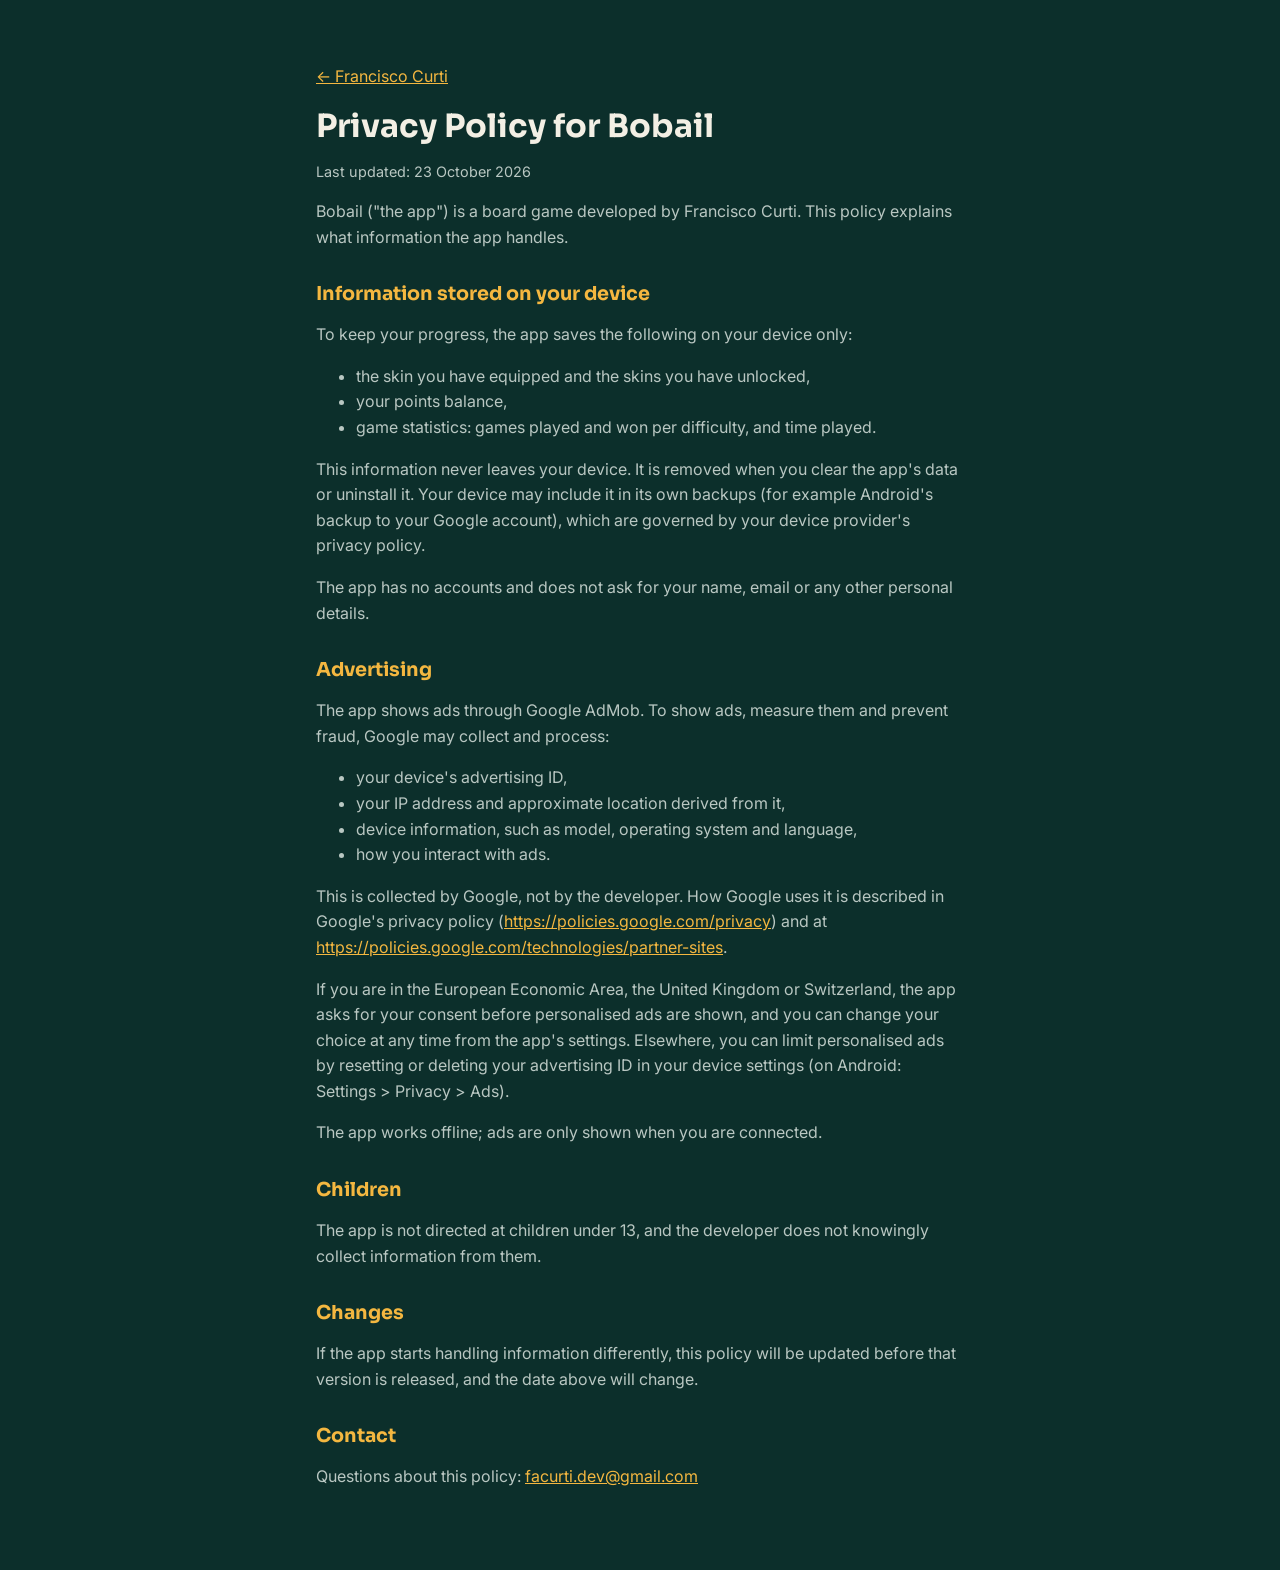
==== privacy.html @ 0504c93c "Developer site with the Bobail privacy policy and app-ads.txt" ====
<!doctype html>
<html lang="en">
<head>
  <meta charset="utf-8">
  <meta name="viewport" content="width=device-width, initial-scale=1">
  <title>Bobail · Privacy Policy</title>
  <link rel="preconnect" href="https://fonts.googleapis.com">
  <link href="https://fonts.googleapis.com/css2?family=Inter:wght@400;600&family=Sora:wght@600&display=swap" rel="stylesheet">
  <link rel="stylesheet" href="style.css">
  <link rel="icon" href="bobail-icon.png">
</head>
<body>
  <main>
    <p><a href="./">← Francisco Curti</a></p>
    <h1>Privacy Policy for Bobail</h1>
    <p class="muted">Last updated: 23 October 2026</p>
    <p>Bobail (&quot;the app&quot;) is a board game developed by Francisco Curti. This policy explains what information the app handles.</p>
    <h2>Information stored on your device</h2>
    <p>To keep your progress, the app saves the following on your device only:</p>
    <ul>
    <li>the skin you have equipped and the skins you have unlocked,</li>
    <li>your points balance,</li>
    <li>game statistics: games played and won per difficulty, and time played.</li>
    </ul>
    <p>This information never leaves your device. It is removed when you clear the app&#x27;s data or uninstall it. Your device may include it in its own backups (for example Android&#x27;s backup to your Google account), which are governed by your device provider&#x27;s privacy policy.</p>
    <p>The app has no accounts and does not ask for your name, email or any other personal details.</p>
    <h2>Advertising</h2>
    <p>The app shows ads through Google AdMob. To show ads, measure them and prevent fraud, Google may collect and process:</p>
    <ul>
    <li>your device&#x27;s advertising ID,</li>
    <li>your IP address and approximate location derived from it,</li>
    <li>device information, such as model, operating system and language,</li>
    <li>how you interact with ads.</li>
    </ul>
    <p>This is collected by Google, not by the developer. How Google uses it is described in Google&#x27;s privacy policy (<a href="https://policies.google.com/privacy">https://policies.google.com/privacy</a>) and at <a href="https://policies.google.com/technologies/partner-sites">https://policies.google.com/technologies/partner-sites</a>.</p>
    <p>If you are in the European Economic Area, the United Kingdom or Switzerland, the app asks for your consent before personalised ads are shown, and you can change your choice at any time from the app&#x27;s settings. Elsewhere, you can limit personalised ads by resetting or deleting your advertising ID in your device settings (on Android: Settings &gt; Privacy &gt; Ads).</p>
    <p>The app works offline; ads are only shown when you are connected.</p>
    <h2>Children</h2>
    <p>The app is not directed at children under 13, and the developer does not knowingly collect information from them.</p>
    <h2>Changes</h2>
    <p>If the app starts handling information differently, this policy will be updated before that version is released, and the date above will change.</p>
    <h2>Contact</h2>
    <p>Questions about this policy: <a href="mailto:facurti.dev@gmail.com">facurti.dev@gmail.com</a></p>
  </main>
</body>
</html>
---- style.css ----
:root {
  --bg: #0c2f2b;
  --surface: #133f3a;
  --text: #f3efe4;
  --muted: #b9c7c2;
  --accent: #f4b740;
}
* { box-sizing: border-box; }
body {
  margin: 0;
  background: var(--bg);
  color: var(--text);
  font: 16px/1.6 Inter, system-ui, sans-serif;
}
main { max-width: 680px; margin: 0 auto; padding: 48px 16px 64px; }
h1, h2 { font-family: Sora, Inter, sans-serif; line-height: 1.25; }
h1 { font-size: 2rem; margin: 0 0 8px; }
h2 { font-size: 1.2rem; margin: 32px 0 8px; color: var(--accent); }
p, li { color: var(--muted); }
a { color: var(--accent); }
.muted { font-size: 0.9rem; }
.app {
  display: flex; gap: 16px; align-items: center;
  background: var(--surface); border-radius: 16px; padding: 16px;
  margin-top: 32px;
}
.app img { width: 72px; height: 72px; border-radius: 16px; }
.app h2 { margin: 0; }
.app p { margin: 4px 0 0; }
footer { margin-top: 48px; font-size: 0.9rem; color: var(--muted); }
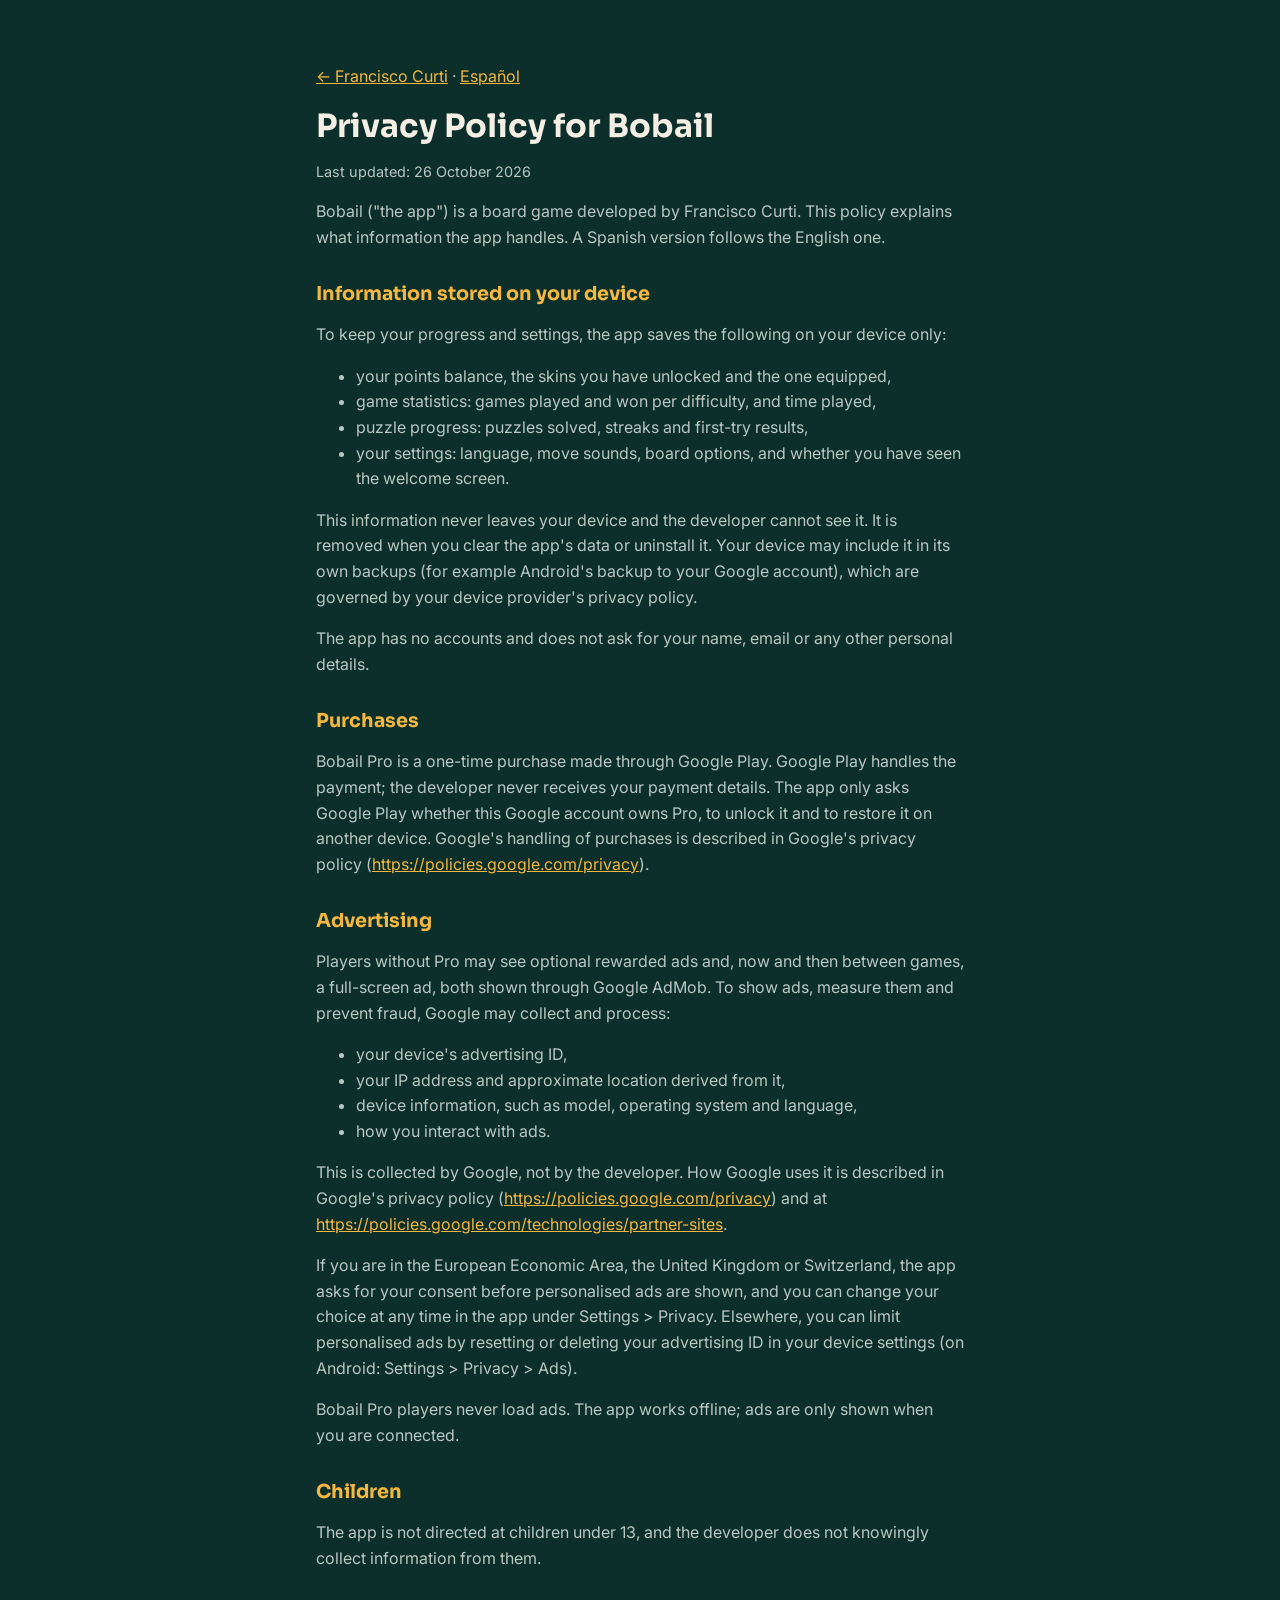
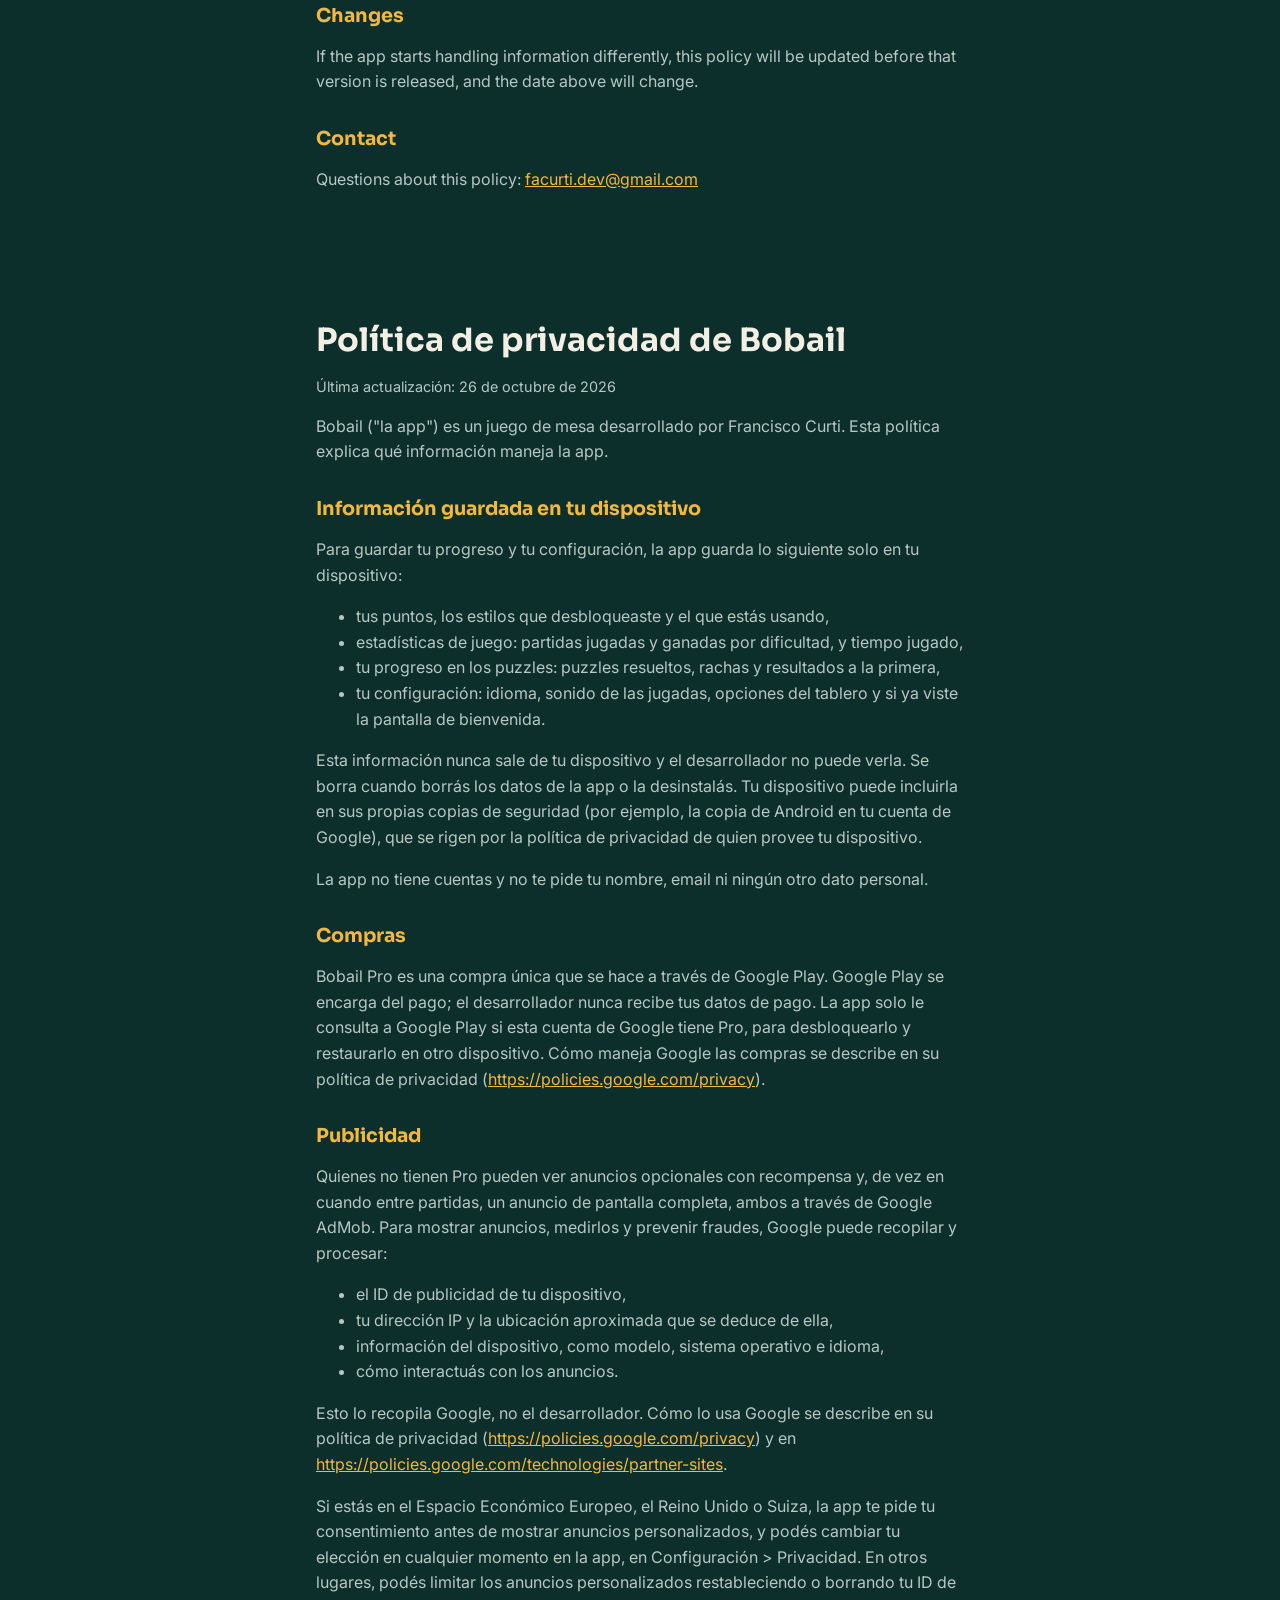
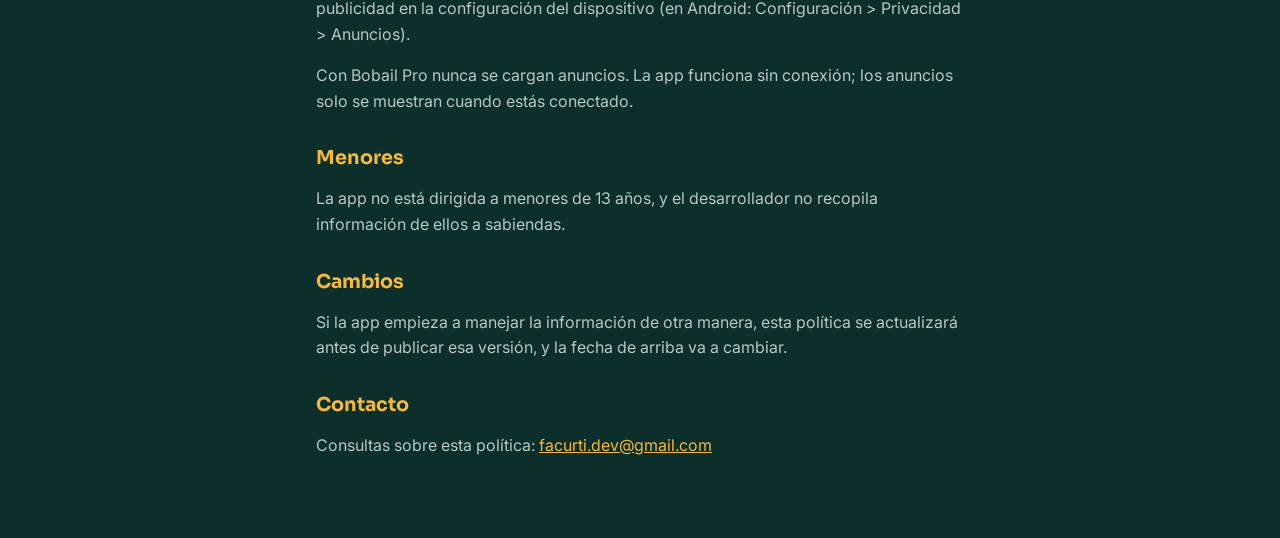
==== commit a7896e5f: "Update the Bobail privacy policy: Pro purchases, puzzles, full-screen ads, Spanish" ====
--- a/privacy.html
+++ b/privacy.html
@@ -11,21 +11,24 @@
 </head>
 <body>
   <main>
-    <p><a href="./">← Francisco Curti</a></p>
+    <p><a href="./">← Francisco Curti</a> · <a href="#es">Español</a></p>
     <h1>Privacy Policy for Bobail</h1>
-    <p class="muted">Last updated: 23 October 2026</p>
-    <p>Bobail (&quot;the app&quot;) is a board game developed by Francisco Curti. This policy explains what information the app handles.</p>
+    <p class="muted">Last updated: 26 October 2026</p>
+    <p>Bobail (&quot;the app&quot;) is a board game developed by Francisco Curti. This policy explains what information the app handles. A Spanish version follows the English one.</p>
     <h2>Information stored on your device</h2>
-    <p>To keep your progress, the app saves the following on your device only:</p>
+    <p>To keep your progress and settings, the app saves the following on your device only:</p>
     <ul>
-    <li>the skin you have equipped and the skins you have unlocked,</li>
-    <li>your points balance,</li>
-    <li>game statistics: games played and won per difficulty, and time played.</li>
+    <li>your points balance, the skins you have unlocked and the one equipped,</li>
+    <li>game statistics: games played and won per difficulty, and time played,</li>
+    <li>puzzle progress: puzzles solved, streaks and first-try results,</li>
+    <li>your settings: language, move sounds, board options, and whether you have seen the welcome screen.</li>
     </ul>
-    <p>This information never leaves your device. It is removed when you clear the app&#x27;s data or uninstall it. Your device may include it in its own backups (for example Android&#x27;s backup to your Google account), which are governed by your device provider&#x27;s privacy policy.</p>
+    <p>This information never leaves your device and the developer cannot see it. It is removed when you clear the app&#x27;s data or uninstall it. Your device may include it in its own backups (for example Android&#x27;s backup to your Google account), which are governed by your device provider&#x27;s privacy policy.</p>
     <p>The app has no accounts and does not ask for your name, email or any other personal details.</p>
+    <h2>Purchases</h2>
+    <p>Bobail Pro is a one-time purchase made through Google Play. Google Play handles the payment; the developer never receives your payment details. The app only asks Google Play whether this Google account owns Pro, to unlock it and to restore it on another device. Google&#x27;s handling of purchases is described in Google&#x27;s privacy policy (<a href="https://policies.google.com/privacy">https://policies.google.com/privacy</a>).</p>
     <h2>Advertising</h2>
-    <p>The app shows ads through Google AdMob. To show ads, measure them and prevent fraud, Google may collect and process:</p>
+    <p>Players without Pro may see optional rewarded ads and, now and then between games, a full-screen ad, both shown through Google AdMob. To show ads, measure them and prevent fraud, Google may collect and process:</p>
     <ul>
     <li>your device&#x27;s advertising ID,</li>
     <li>your IP address and approximate location derived from it,</li>
@@ -33,8 +36,8 @@
     <li>how you interact with ads.</li>
     </ul>
     <p>This is collected by Google, not by the developer. How Google uses it is described in Google&#x27;s privacy policy (<a href="https://policies.google.com/privacy">https://policies.google.com/privacy</a>) and at <a href="https://policies.google.com/technologies/partner-sites">https://policies.google.com/technologies/partner-sites</a>.</p>
-    <p>If you are in the European Economic Area, the United Kingdom or Switzerland, the app asks for your consent before personalised ads are shown, and you can change your choice at any time from the app&#x27;s settings. Elsewhere, you can limit personalised ads by resetting or deleting your advertising ID in your device settings (on Android: Settings &gt; Privacy &gt; Ads).</p>
-    <p>The app works offline; ads are only shown when you are connected.</p>
+    <p>If you are in the European Economic Area, the United Kingdom or Switzerland, the app asks for your consent before personalised ads are shown, and you can change your choice at any time in the app under Settings &gt; Privacy. Elsewhere, you can limit personalised ads by resetting or deleting your advertising ID in your device settings (on Android: Settings &gt; Privacy &gt; Ads).</p>
+    <p>Bobail Pro players never load ads. The app works offline; ads are only shown when you are connected.</p>
     <h2>Children</h2>
     <p>The app is not directed at children under 13, and the developer does not knowingly collect information from them.</p>
     <h2>Changes</h2>
@@ -42,5 +45,39 @@
     <h2>Contact</h2>
     <p>Questions about this policy: <a href="mailto:facurti.dev@gmail.com">facurti.dev@gmail.com</a></p>
   </main>
+  <main id="es" lang="es">
+    <h1>Política de privacidad de Bobail</h1>
+    <p class="muted">Última actualización: 26 de octubre de 2026</p>
+    <p>Bobail (&quot;la app&quot;) es un juego de mesa desarrollado por Francisco Curti. Esta política explica qué información maneja la app.</p>
+    <h2>Información guardada en tu dispositivo</h2>
+    <p>Para guardar tu progreso y tu configuración, la app guarda lo siguiente solo en tu dispositivo:</p>
+    <ul>
+    <li>tus puntos, los estilos que desbloqueaste y el que estás usando,</li>
+    <li>estadísticas de juego: partidas jugadas y ganadas por dificultad, y tiempo jugado,</li>
+    <li>tu progreso en los puzzles: puzzles resueltos, rachas y resultados a la primera,</li>
+    <li>tu configuración: idioma, sonido de las jugadas, opciones del tablero y si ya viste la pantalla de bienvenida.</li>
+    </ul>
+    <p>Esta información nunca sale de tu dispositivo y el desarrollador no puede verla. Se borra cuando borrás los datos de la app o la desinstalás. Tu dispositivo puede incluirla en sus propias copias de seguridad (por ejemplo, la copia de Android en tu cuenta de Google), que se rigen por la política de privacidad de quien provee tu dispositivo.</p>
+    <p>La app no tiene cuentas y no te pide tu nombre, email ni ningún otro dato personal.</p>
+    <h2>Compras</h2>
+    <p>Bobail Pro es una compra única que se hace a través de Google Play. Google Play se encarga del pago; el desarrollador nunca recibe tus datos de pago. La app solo le consulta a Google Play si esta cuenta de Google tiene Pro, para desbloquearlo y restaurarlo en otro dispositivo. Cómo maneja Google las compras se describe en su política de privacidad (<a href="https://policies.google.com/privacy">https://policies.google.com/privacy</a>).</p>
+    <h2>Publicidad</h2>
+    <p>Quienes no tienen Pro pueden ver anuncios opcionales con recompensa y, de vez en cuando entre partidas, un anuncio de pantalla completa, ambos a través de Google AdMob. Para mostrar anuncios, medirlos y prevenir fraudes, Google puede recopilar y procesar:</p>
+    <ul>
+    <li>el ID de publicidad de tu dispositivo,</li>
+    <li>tu dirección IP y la ubicación aproximada que se deduce de ella,</li>
+    <li>información del dispositivo, como modelo, sistema operativo e idioma,</li>
+    <li>cómo interactuás con los anuncios.</li>
+    </ul>
+    <p>Esto lo recopila Google, no el desarrollador. Cómo lo usa Google se describe en su política de privacidad (<a href="https://policies.google.com/privacy">https://policies.google.com/privacy</a>) y en <a href="https://policies.google.com/technologies/partner-sites">https://policies.google.com/technologies/partner-sites</a>.</p>
+    <p>Si estás en el Espacio Económico Europeo, el Reino Unido o Suiza, la app te pide tu consentimiento antes de mostrar anuncios personalizados, y podés cambiar tu elección en cualquier momento en la app, en Configuración &gt; Privacidad. En otros lugares, podés limitar los anuncios personalizados restableciendo o borrando tu ID de publicidad en la configuración del dispositivo (en Android: Configuración &gt; Privacidad &gt; Anuncios).</p>
+    <p>Con Bobail Pro nunca se cargan anuncios. La app funciona sin conexión; los anuncios solo se muestran cuando estás conectado.</p>
+    <h2>Menores</h2>
+    <p>La app no está dirigida a menores de 13 años, y el desarrollador no recopila información de ellos a sabiendas.</p>
+    <h2>Cambios</h2>
+    <p>Si la app empieza a manejar la información de otra manera, esta política se actualizará antes de publicar esa versión, y la fecha de arriba va a cambiar.</p>
+    <h2>Contacto</h2>
+    <p>Consultas sobre esta política: <a href="mailto:facurti.dev@gmail.com">facurti.dev@gmail.com</a></p>
+  </main>
 </body>
 </html>
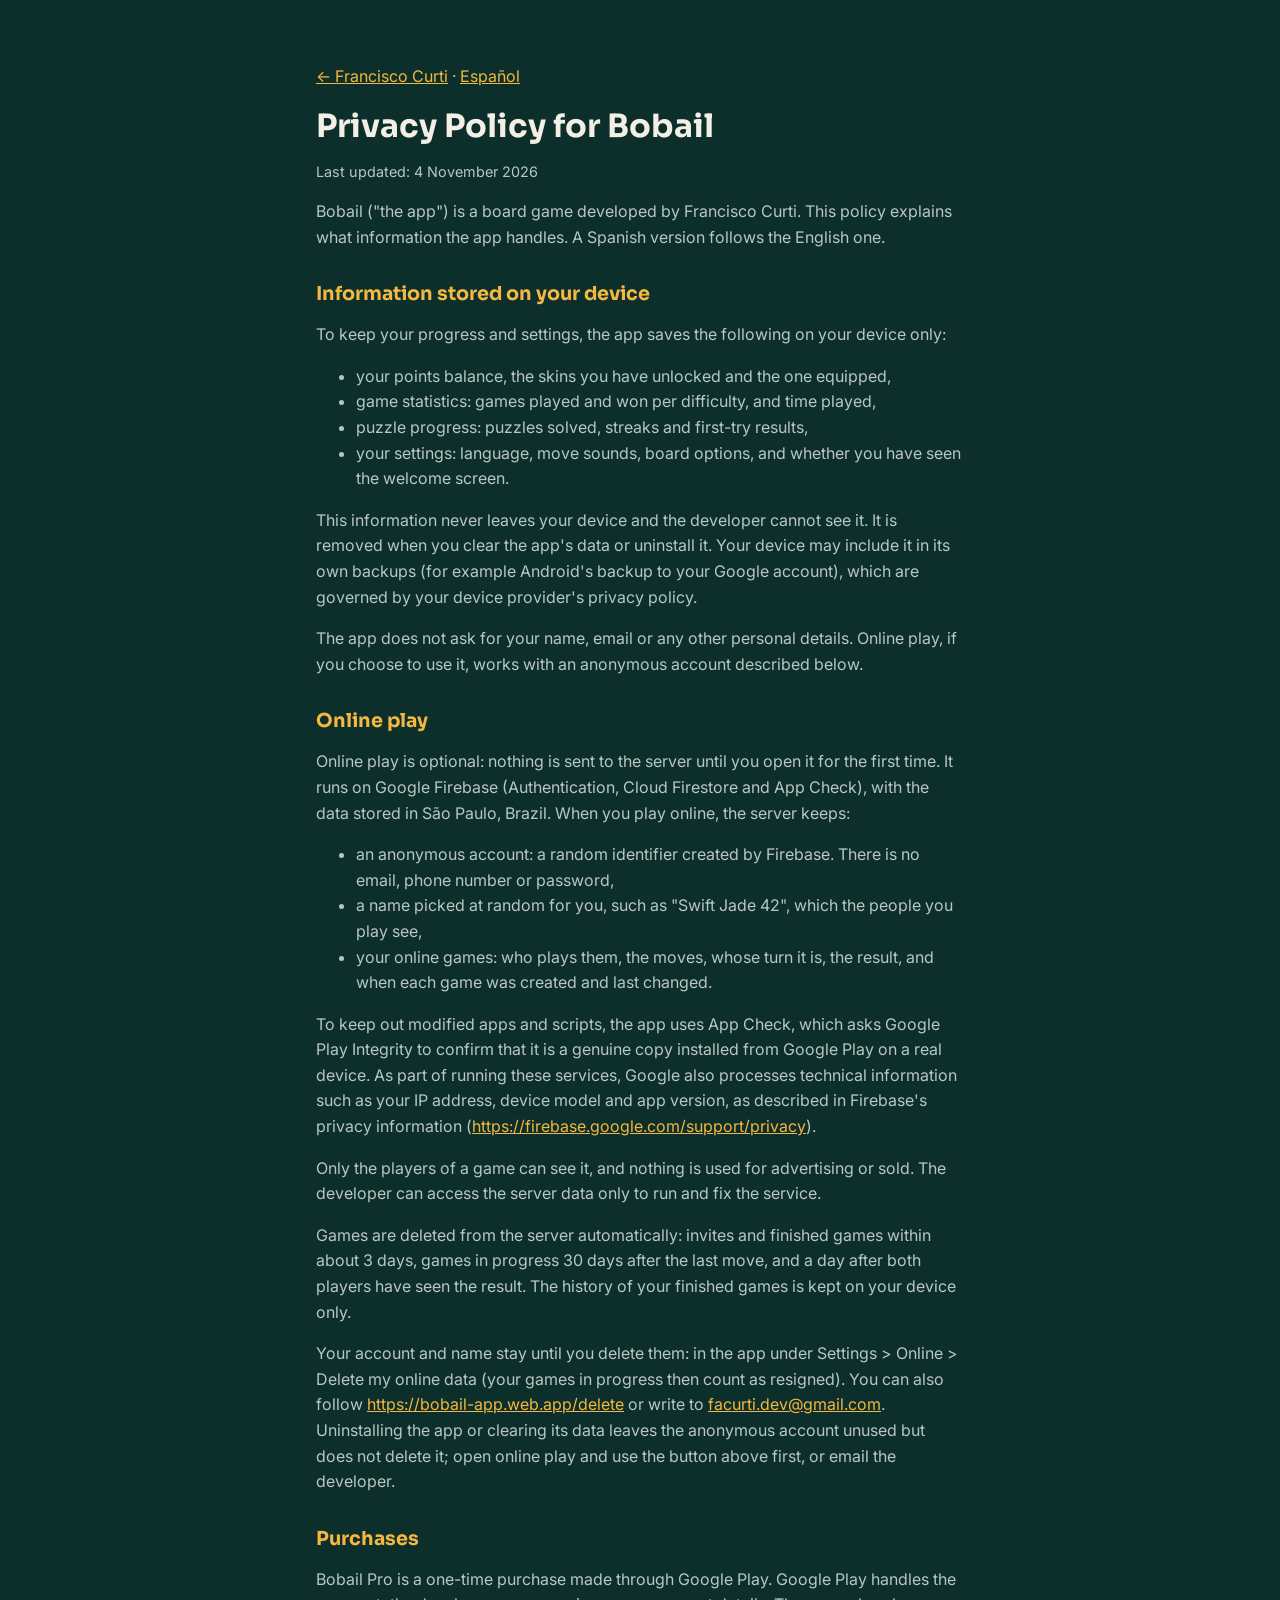
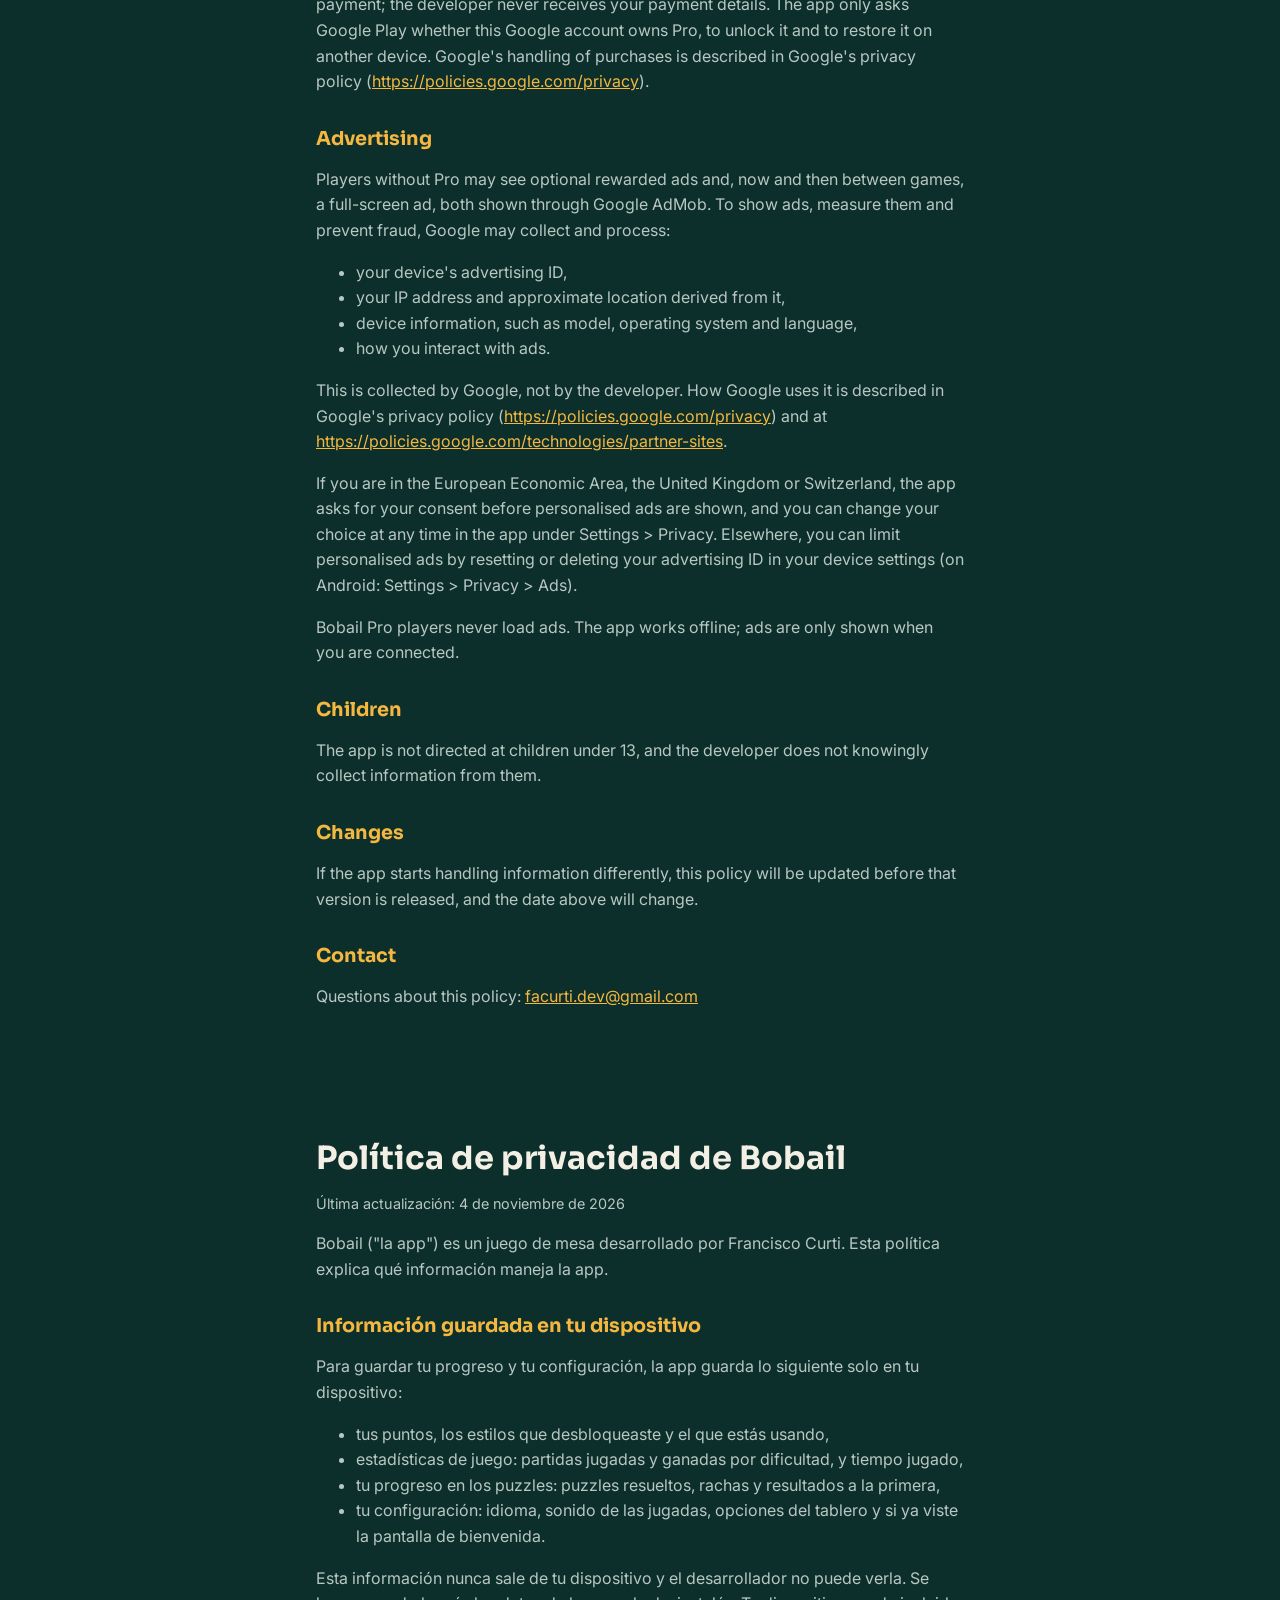
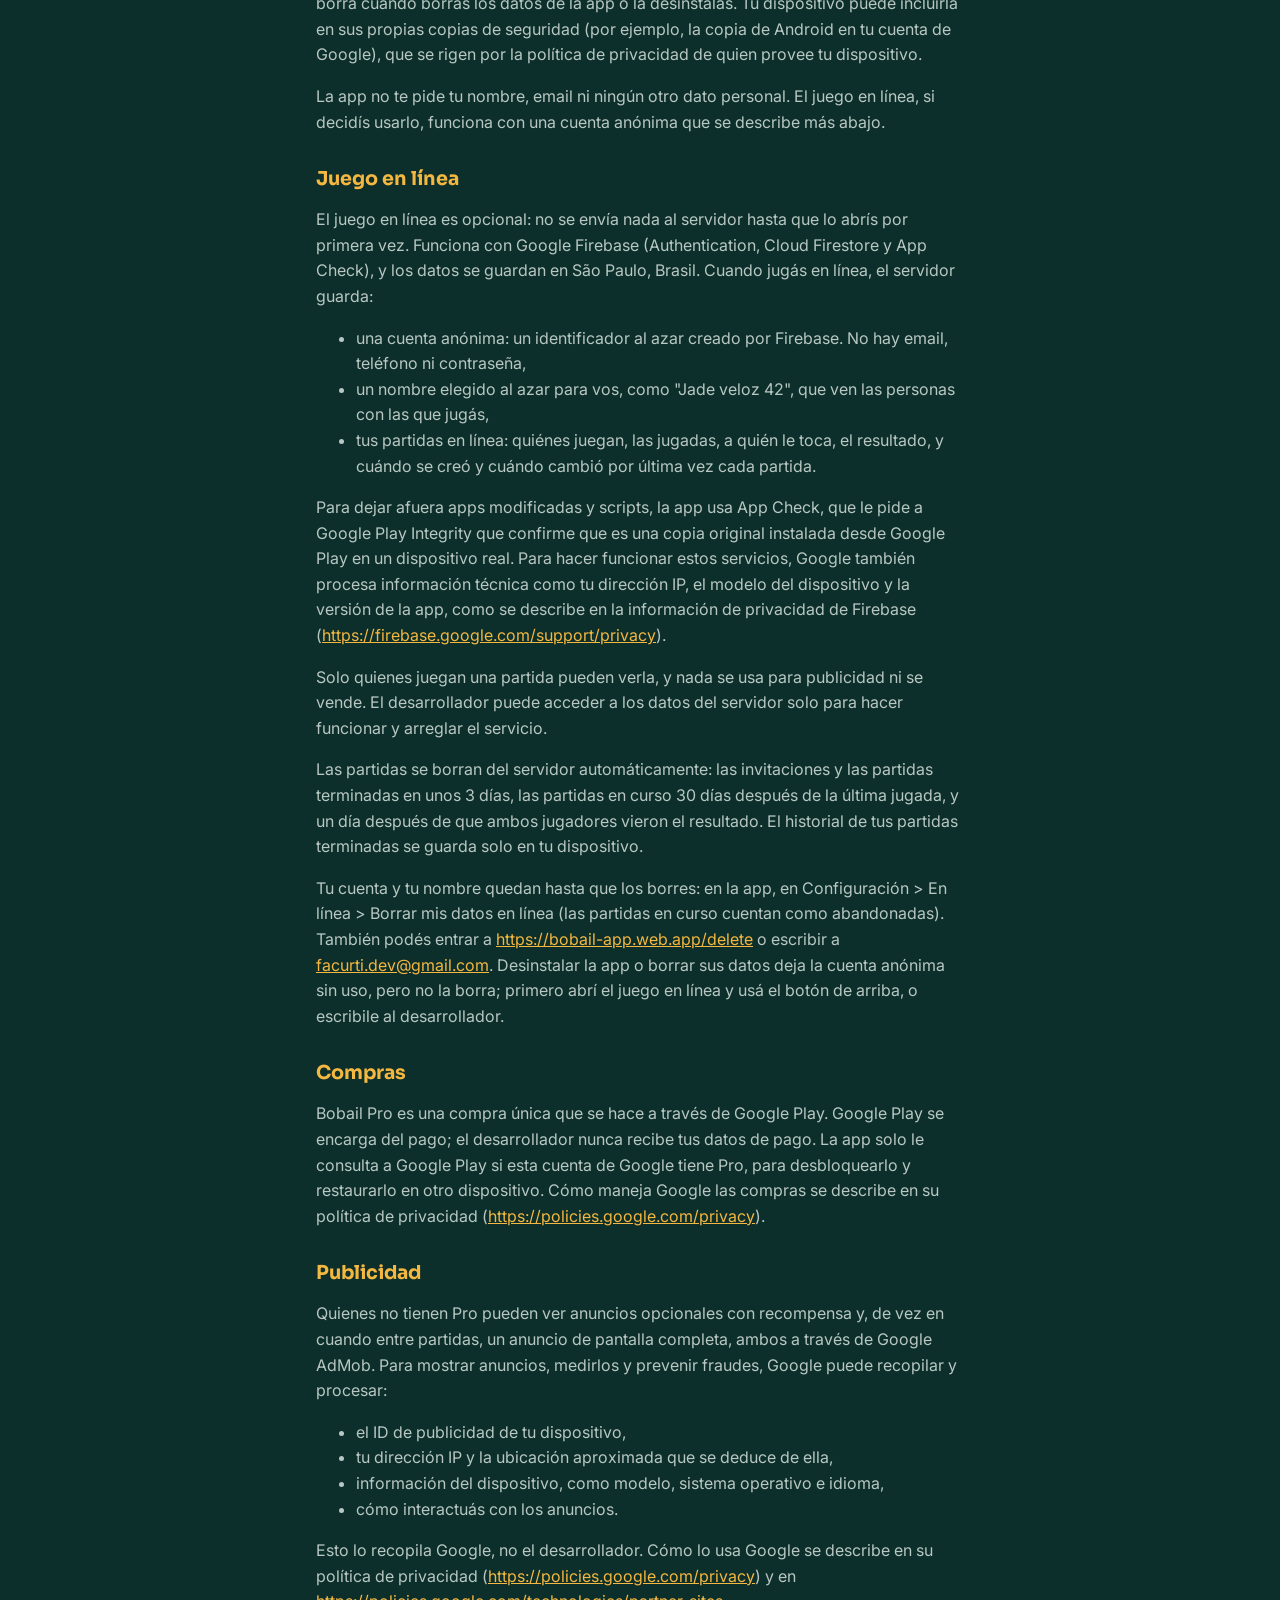
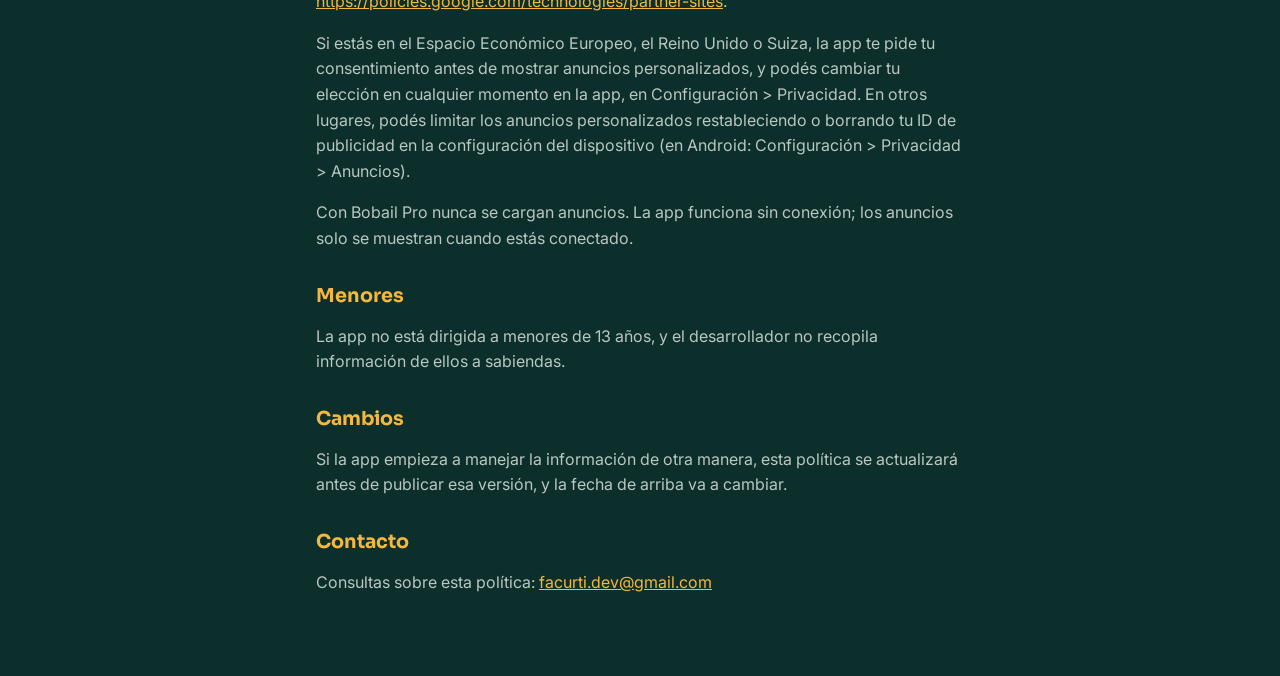
==== commit 5107d768: "Bobail privacy policy: online play Anonymous account, generated name, online games and App Check; ho" ====
--- a/privacy.html
+++ b/privacy.html
@@ -13,7 +13,7 @@
   <main>
     <p><a href="./">← Francisco Curti</a> · <a href="#es">Español</a></p>
     <h1>Privacy Policy for Bobail</h1>
-    <p class="muted">Last updated: 26 October 2026</p>
+    <p class="muted">Last updated: 4 November 2026</p>
     <p>Bobail (&quot;the app&quot;) is a board game developed by Francisco Curti. This policy explains what information the app handles. A Spanish version follows the English one.</p>
     <h2>Information stored on your device</h2>
     <p>To keep your progress and settings, the app saves the following on your device only:</p>
@@ -24,7 +24,18 @@
     <li>your settings: language, move sounds, board options, and whether you have seen the welcome screen.</li>
     </ul>
     <p>This information never leaves your device and the developer cannot see it. It is removed when you clear the app&#x27;s data or uninstall it. Your device may include it in its own backups (for example Android&#x27;s backup to your Google account), which are governed by your device provider&#x27;s privacy policy.</p>
-    <p>The app has no accounts and does not ask for your name, email or any other personal details.</p>
+    <p>The app does not ask for your name, email or any other personal details. Online play, if you choose to use it, works with an anonymous account described below.</p>
+    <h2>Online play</h2>
+    <p>Online play is optional: nothing is sent to the server until you open it for the first time. It runs on Google Firebase (Authentication, Cloud Firestore and App Check), with the data stored in São Paulo, Brazil. When you play online, the server keeps:</p>
+    <ul>
+    <li>an anonymous account: a random identifier created by Firebase. There is no email, phone number or password,</li>
+    <li>a name picked at random for you, such as &quot;Swift Jade 42&quot;, which the people you play see,</li>
+    <li>your online games: who plays them, the moves, whose turn it is, the result, and when each game was created and last changed.</li>
+    </ul>
+    <p>To keep out modified apps and scripts, the app uses App Check, which asks Google Play Integrity to confirm that it is a genuine copy installed from Google Play on a real device. As part of running these services, Google also processes technical information such as your IP address, device model and app version, as described in Firebase&#x27;s privacy information (<a href="https://firebase.google.com/support/privacy">https://firebase.google.com/support/privacy</a>).</p>
+    <p>Only the players of a game can see it, and nothing is used for advertising or sold. The developer can access the server data only to run and fix the service.</p>
+    <p>Games are deleted from the server automatically: invites and finished games within about 3 days, games in progress 30 days after the last move, and a day after both players have seen the result. The history of your finished games is kept on your device only.</p>
+    <p>Your account and name stay until you delete them: in the app under Settings &gt; Online &gt; Delete my online data (your games in progress then count as resigned). You can also follow <a href="https://bobail-app.web.app/delete">https://bobail-app.web.app/delete</a> or write to <a href="mailto:facurti.dev@gmail.com">facurti.dev@gmail.com</a>. Uninstalling the app or clearing its data leaves the anonymous account unused but does not delete it; open online play and use the button above first, or email the developer.</p>
     <h2>Purchases</h2>
     <p>Bobail Pro is a one-time purchase made through Google Play. Google Play handles the payment; the developer never receives your payment details. The app only asks Google Play whether this Google account owns Pro, to unlock it and to restore it on another device. Google&#x27;s handling of purchases is described in Google&#x27;s privacy policy (<a href="https://policies.google.com/privacy">https://policies.google.com/privacy</a>).</p>
     <h2>Advertising</h2>
@@ -47,7 +58,7 @@
   </main>
   <main id="es" lang="es">
     <h1>Política de privacidad de Bobail</h1>
-    <p class="muted">Última actualización: 26 de octubre de 2026</p>
+    <p class="muted">Última actualización: 4 de noviembre de 2026</p>
     <p>Bobail (&quot;la app&quot;) es un juego de mesa desarrollado por Francisco Curti. Esta política explica qué información maneja la app.</p>
     <h2>Información guardada en tu dispositivo</h2>
     <p>Para guardar tu progreso y tu configuración, la app guarda lo siguiente solo en tu dispositivo:</p>
@@ -58,7 +69,18 @@
     <li>tu configuración: idioma, sonido de las jugadas, opciones del tablero y si ya viste la pantalla de bienvenida.</li>
     </ul>
     <p>Esta información nunca sale de tu dispositivo y el desarrollador no puede verla. Se borra cuando borrás los datos de la app o la desinstalás. Tu dispositivo puede incluirla en sus propias copias de seguridad (por ejemplo, la copia de Android en tu cuenta de Google), que se rigen por la política de privacidad de quien provee tu dispositivo.</p>
-    <p>La app no tiene cuentas y no te pide tu nombre, email ni ningún otro dato personal.</p>
+    <p>La app no te pide tu nombre, email ni ningún otro dato personal. El juego en línea, si decidís usarlo, funciona con una cuenta anónima que se describe más abajo.</p>
+    <h2>Juego en línea</h2>
+    <p>El juego en línea es opcional: no se envía nada al servidor hasta que lo abrís por primera vez. Funciona con Google Firebase (Authentication, Cloud Firestore y App Check), y los datos se guardan en São Paulo, Brasil. Cuando jugás en línea, el servidor guarda:</p>
+    <ul>
+    <li>una cuenta anónima: un identificador al azar creado por Firebase. No hay email, teléfono ni contraseña,</li>
+    <li>un nombre elegido al azar para vos, como &quot;Jade veloz 42&quot;, que ven las personas con las que jugás,</li>
+    <li>tus partidas en línea: quiénes juegan, las jugadas, a quién le toca, el resultado, y cuándo se creó y cuándo cambió por última vez cada partida.</li>
+    </ul>
+    <p>Para dejar afuera apps modificadas y scripts, la app usa App Check, que le pide a Google Play Integrity que confirme que es una copia original instalada desde Google Play en un dispositivo real. Para hacer funcionar estos servicios, Google también procesa información técnica como tu dirección IP, el modelo del dispositivo y la versión de la app, como se describe en la información de privacidad de Firebase (<a href="https://firebase.google.com/support/privacy">https://firebase.google.com/support/privacy</a>).</p>
+    <p>Solo quienes juegan una partida pueden verla, y nada se usa para publicidad ni se vende. El desarrollador puede acceder a los datos del servidor solo para hacer funcionar y arreglar el servicio.</p>
+    <p>Las partidas se borran del servidor automáticamente: las invitaciones y las partidas terminadas en unos 3 días, las partidas en curso 30 días después de la última jugada, y un día después de que ambos jugadores vieron el resultado. El historial de tus partidas terminadas se guarda solo en tu dispositivo.</p>
+    <p>Tu cuenta y tu nombre quedan hasta que los borres: en la app, en Configuración &gt; En línea &gt; Borrar mis datos en línea (las partidas en curso cuentan como abandonadas). También podés entrar a <a href="https://bobail-app.web.app/delete">https://bobail-app.web.app/delete</a> o escribir a <a href="mailto:facurti.dev@gmail.com">facurti.dev@gmail.com</a>. Desinstalar la app o borrar sus datos deja la cuenta anónima sin uso, pero no la borra; primero abrí el juego en línea y usá el botón de arriba, o escribile al desarrollador.</p>
     <h2>Compras</h2>
     <p>Bobail Pro es una compra única que se hace a través de Google Play. Google Play se encarga del pago; el desarrollador nunca recibe tus datos de pago. La app solo le consulta a Google Play si esta cuenta de Google tiene Pro, para desbloquearlo y restaurarlo en otro dispositivo. Cómo maneja Google las compras se describe en su política de privacidad (<a href="https://policies.google.com/privacy">https://policies.google.com/privacy</a>).</p>
     <h2>Publicidad</h2>
